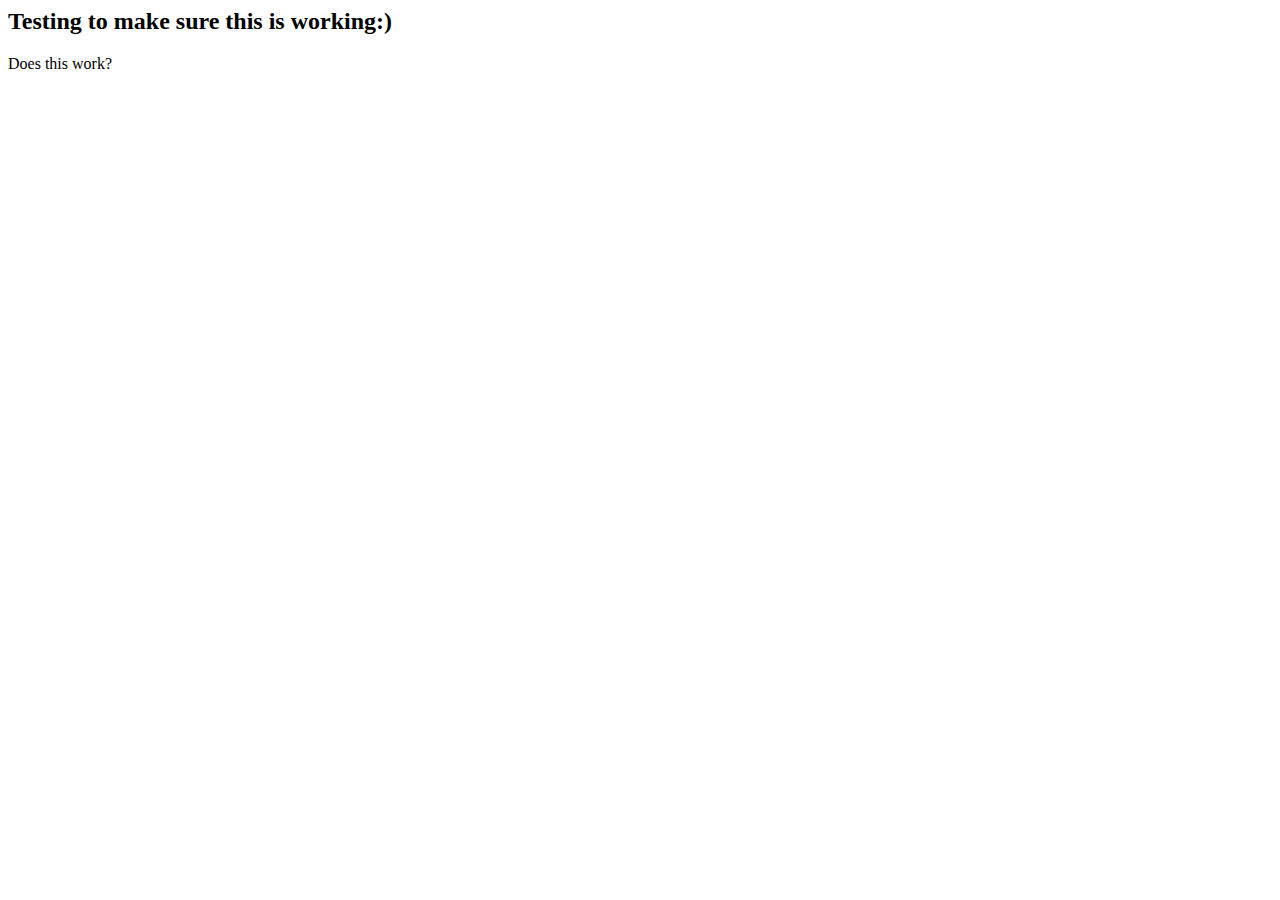
==== index.html @ 2298a8cc "Testing" ====
<html><head>
    <meta charset="UTF-8">
    <title>title</title>
    <link rel="stylesheet" href="tachyons.css">
  </head>
  <body>  
      <div class="flex">
          <h2>Testing to make sure this is working:)</h2>
          <p>Does this work?</p>
      </div>
  
      
  
  </body></html>
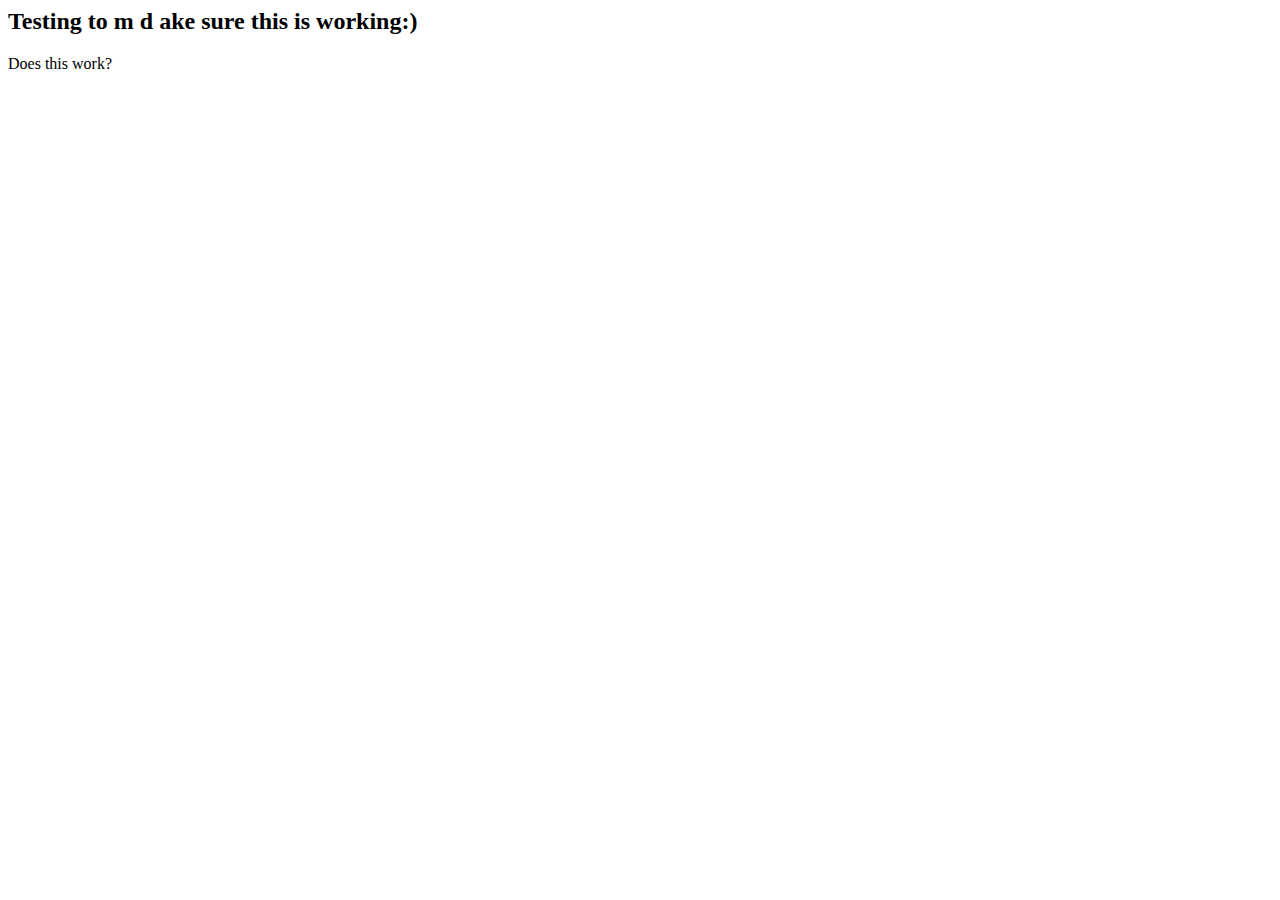
==== commit 798938d4: "testing" ====
--- a/index.html
+++ b/index.html
@@ -5,7 +5,7 @@
   </head>
   <body>  
       <div class="flex">
-          <h2>Testing to make sure this is working:)</h2>
+          <h2>Testing to m d ake sure this is working:)</h2>
           <p>Does this work?</p>
       </div>
   
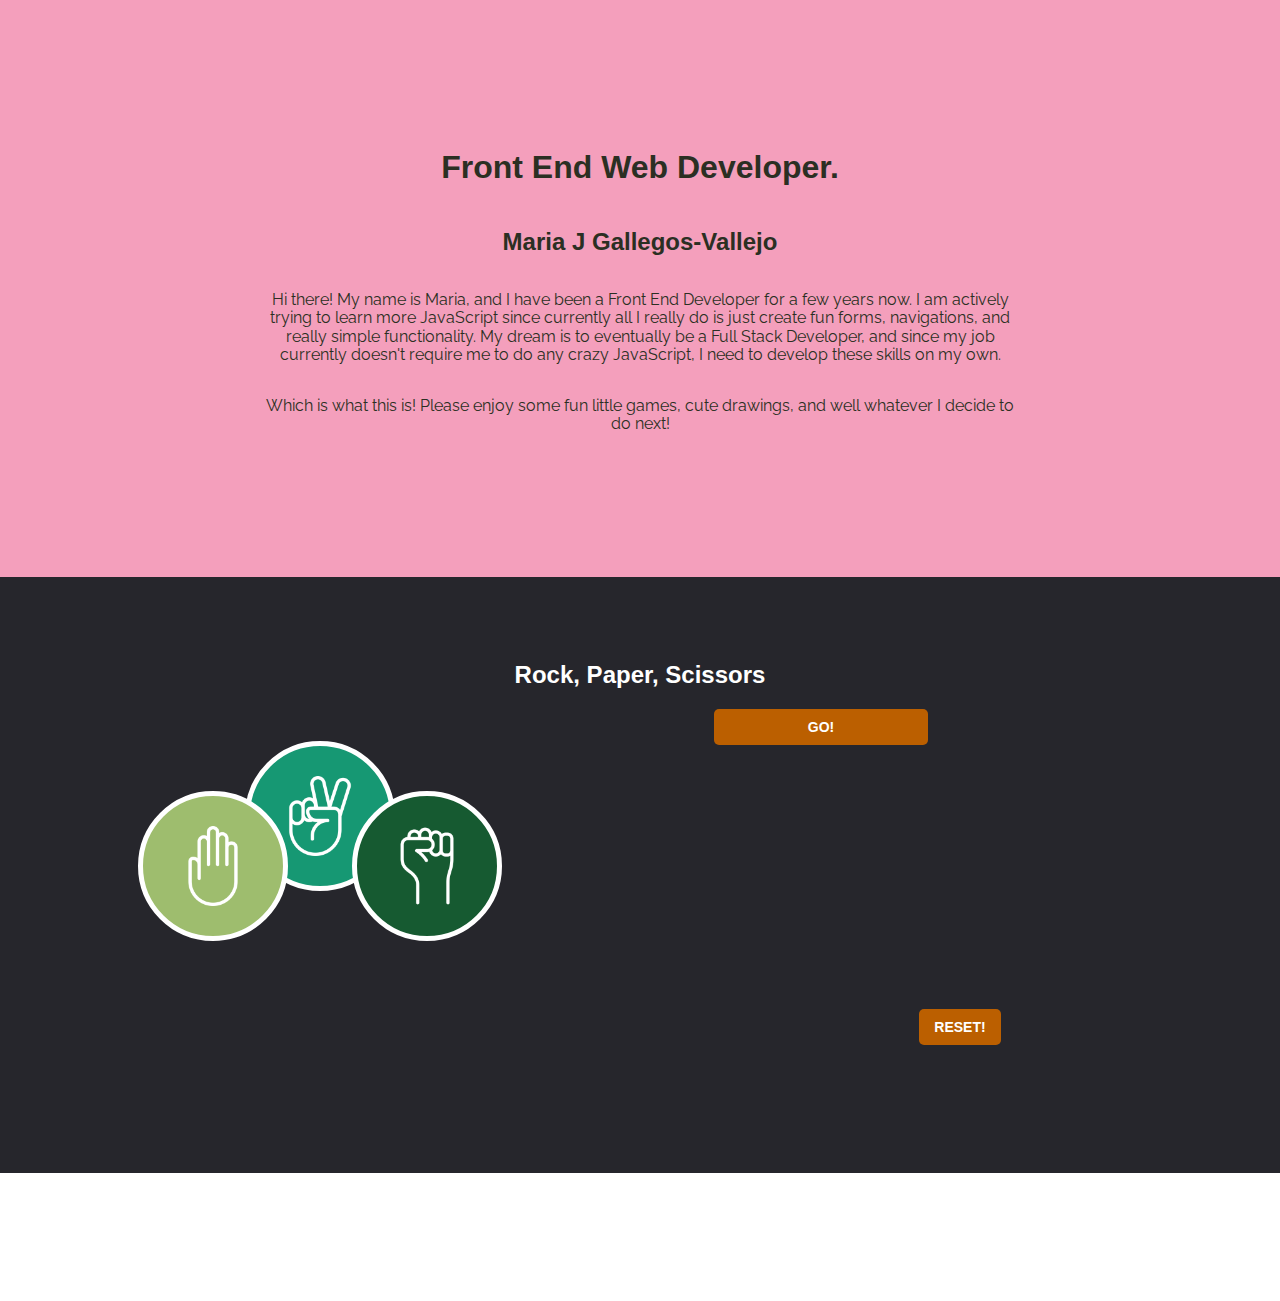
==== commit 24eecef5: "adding stuff" ====
--- a/index.html
+++ b/index.html
@@ -2,13 +2,172 @@
     <meta charset="UTF-8">
     <title>title</title>
     <link rel="stylesheet" href="tachyons.css">
+    <link rel="stylesheet" href="mystyle.css">
+    <link rel="preconnect" href="https://fonts.googleapis.com">
+    <link rel="preconnect" href="https://fonts.gstatic.com" crossorigin>
+    <link href="https://fonts.googleapis.com/css2?family=Mochiy+Pop+One&family=Raleway:ital,wght@0,100;0,200;0,300;0,400;0,500;0,600;0,900;1,100;1,200;1,300;1,400;1,500;1,600&display=swap" rel="stylesheet">
   </head>
+
+
   <body>  
-      <div class="flex">
-          <h2>Testing to m d ake sure this is working:)</h2>
-          <p>Does this work?</p>
-      </div>
-  
+      <section class="w-100 pink_bg pv6">
+          <div class=" w-60 mr-auto ml-auto flex flex-column items-center justify-center tc">
+            <h1 class="grey">Front End Web Developer.</h1>
+            <h2 class="grey">Maria J Gallegos-Vallejo</h2>
+            <p class="grey">Hi there! My name is Maria, and I have been a Front End Developer for a few years now. I am actively trying to learn more JavaScript since currently all I really do is just create fun forms, navigations, and really simple functionality. My dream is to eventually be a Full Stack Developer, and since my job currently doesn't require me to do any crazy JavaScript, I need to develop these skills on my own.</p>
+            <p class="grey">Which is what this is! Please enjoy some fun little games, cute drawings, and well whatever I decide to do next!</p>
+          </div>
+      </section>
+
+      <section id="here" class="pt5 flex flex-column justify-center items-center ml-auto mr-auto tc pb6" style="background: #26262c;">
+            <h2 class="white">Rock, Paper, Scissors</h2>
+            <div class="w-100 flex flex-row-l flex-column items-start">
+                <div class="w-50-l w-100 flex flex-column items-center justify-center mt4 mb5">
+                    <div>
+                        <div class="hand-wrapper">
+                            <img class="invert" style="width:80px;" src="images/peace.png"/>
+                        </div>
+                    </div>
+                    <div class="flex mt4" style="margin-top:-100px;">
+                        <div class="hand-wrapper-green mh4">
+                            <img class="invert" style="width:80px;" src="images/hand.png" />
+                        </div>
+                        <div class="hand-wrapper-orange mh4">
+                            <img class="invert" style="width:80px;" src="images/motivation.png" />
+                        </div>
+                    </div>
+                </div>
+    
+                <div class="flex flex-column w-50-l w-100 items-center justify-center">
+                    <div class="flex flex-row-l flex-column">
+                        <div class="w-50-l w-100 ph4 flex flex-column">
+                            <button class="cta mb5" onclick="generateRandom();">GO!</button>
+                            <!--Start of Random Choice the User Gets-->
+                            <div class="hand-wrapper-pink mh4 noShow mt4" id="wrapperofImage">
+                                <img class="invert" style="width:80px;" id="userchoice2" src="" />
+                            </div>
+                           
+                            <p id="writtenChoicewrapper" class="noShow white" style="visibility:hidden;">Congrats! You got <span id="writtenChoice"></span>!</p>
+                       
+                            <!--End of Random Choice User Gets-->
+                        </div>
+                        <div class="w-50-l w-100 ph4 flex flex-column">
+                            <button class="computerButton mb5 mt5 cta" id="computerButton" onclick="generateComputerChoice();">Computer's Turn!</button>
+                            <!--Start of Random Choice the Computer Gets-->
+                            <div class="hand-wrapper-pink mh4 noShow mt4" id="wrapperofComputerImage">
+                                <img class="invert" style="width:80px;" id="computerchoice2" src="" />
+                            </div>
+                        </div>
+                    </div>
+                    <p id="writtenChoicewrapper2" class="white"></p>
+                    <!--End of Random Choice Computer Gets-->
+                    <button class="mb5 mt5 cta white" id="" onclick="updateDiv();">reset!</button>
+                </div>
+
+            </div>
+           
+
+            
+      </section>
+
+
+      
       
   
-  </body></html>+  </body>
+    <footer class="mv6">
+        <script>
+            let userchoice2 = '';
+            let random = Math.floor(Math.random() * 3);
+            let computerButton = document.getElementById('computerButton');
+            let userChoiceWrapper = document.getElementById('wrapperofImage');
+            let writtenchoice = document.getElementById('writtenChoicewrapper');
+            function generateRandom() {
+                if(random === 0) {
+                    userchoice2 = 'paper';
+                    document.getElementById('userchoice2').src = 'images/hand.png';
+                    document.getElementById('writtenChoice').innerHTML = 'paper';
+                    userChoiceWrapper.classList.remove('noShow');
+                    writtenchoice.classList.remove('noShow');
+                    computerButton.classList.add('showNow');
+                } else if(random === 1) {
+                    userchoice2 = 'rock';
+                    document.getElementById('userchoice2').src = 'images/motivation.png';
+                    document.getElementById('writtenChoice').innerHTML = 'rock';
+                    userChoiceWrapper.classList.remove('noShow');
+                    writtenchoice.classList.remove('noShow');
+                    computerButton.classList.add('showNow');
+                } else if(random === 2) {
+                    userchoice2 = 'scissors';
+                    document.getElementById('userchoice2').src = 'images/peace.png';
+                    document.getElementById('writtenChoice').innerHTML = 'scissors';
+                    userChoiceWrapper.classList.remove('noShow');
+                    writtenchoice.classList.remove('noShow');
+                    computerButton.classList.add('showNow');
+                } else {
+                    userchoice2 = 'sorry something is broken...';
+                    document.getElementById('userchoice2').innerHTML = 'sorry something is borken...';
+                }
+            };
+            let computerChoice = '';
+            let computerNumber = Math.floor(Math.random() * 3);
+            let computerChoiceWrapper = document.getElementById('wrapperofComputerImage');
+            function generateComputerChoice() {
+                if(computerNumber === 0) {
+                    computerChoice = 'paper';
+                    document.getElementById('computerchoice2').src = 'images/hand.png';
+                    computerChoiceWrapper.classList.remove('noShow');
+                    checkWinner(userchoice2, computerChoice);
+                } else if(computerNumber === 1) {
+                    computerChoice = 'rock';
+                    document.getElementById('computerchoice2').src = 'images/motivation.png';
+                    computerChoiceWrapper.classList.remove('noShow');
+                    checkWinner(userchoice2, computerChoice);
+                } else if(computerNumber === 2) {
+                    computerChoice = 'scissors';
+                    document.getElementById('computerchoice2').src = 'images/peace.png';
+                    computerChoiceWrapper.classList.remove('noShow');
+                    checkWinner(userchoice2, computerChoice);
+                } else {
+                    document.getElementById('computerchoice2').innerHTML = 'sorry something is borken...';
+                };
+                console.log('User got: ' +  userchoice2 + ' And computer got: ' + computerChoice);
+            };
+
+            
+
+          function checkWinner(userchoice2, computerChoice) {
+            if(userchoice2 === 'paper' && computerChoice === 'paper') {
+                document.getElementById('writtenChoicewrapper2').innerHTML = 'eh, you tied!';
+              } else if (userchoice2 === 'paper' && computerChoice === 'rock') {
+                document.getElementById('writtenChoicewrapper2').innerHTML = 'congrats, you win!';
+              }  else if (userchoice2 === 'paper' && computerChoice === 'scissors') {
+                document.getElementById('writtenChoicewrapper2').innerHTML = 'sucks, you lose!';
+              } else if (userchoice2 === 'scissors' && computerChoice === 'rock') {
+                document.getElementById('writtenChoicewrapper2').innerHTML = 'sucks, you lose!';
+              } else if (userchoice2 === 'scissors' && computerChoice === 'paper') {
+               document.getElementById('writtenChoicewrapper2').innerHTML = 'congrats, you win!';
+              } else if (userchoice2 === 'scissors' && computerChoice === 'scissors') {
+               document.getElementById('writtenChoicewrapper2').innerHTML = 'eh, you tied!';
+              }  else if (userchoice2 === 'rock' && computerChoice === 'rock') {
+               document.getElementById('writtenChoicewrapper2').innerHTML = 'eh, you tied!';
+              } else if (userchoice2 === 'rock' && computerChoice === 'paper') {
+               document.getElementById('writtenChoicewrapper2').innerHTML = 'sucks, you lose!';
+              } else if (userchoice2 === 'rock' && computerChoice === 'scissors') {
+               document.getElementById('writtenChoicewrapper2').innerHTML = 'congrats, you win';
+              } else {
+                  alert('not sure what, but somethings broken!');
+              };
+          }
+
+
+            function updateDiv() { 
+              
+                    window.location.reload();
+                }
+
+          
+
+      </script>
+  </footer>
+</html>--- a/mystyle.css
+++ b/mystyle.css
@@ -0,0 +1,112 @@
+h1, h2, h3, h4, h5, h6 {
+    font-family:'Mocky Pop One', sans-serif;
+}
+p {
+    font-family:'Raleway', sans-serif;
+}
+.purple {
+    color:#805D93;
+}
+.purple_bg {
+    background:#805D93;   
+}
+.pink {
+    color:#F49FBC;
+}
+.pink_bg {
+    background:#F49FBC;
+}
+.grey {
+    color:#2B2F23;
+}
+.grey_bg {
+    background:#2B2F23;
+}
+.green {
+    color:#9EBD6E;
+}
+.green_bg {
+    background:#9EBD6E;
+}
+.darkgreen {
+    color:#169873;
+}
+.darkgreen_bg {
+    background:#169873;
+}
+
+
+.computerButton {
+    visibility:hidden;
+}
+
+.invert {
+    filter:invert(1);
+}
+.hand-wrapper {
+    padding: 20px;
+    background: #169873;
+    border-radius: 50%;
+    height: 150px;
+    width: 150px;
+    display: flex;
+    justify-content: center;
+    align-items: center;
+    border: 5px solid white;
+}
+.hand-wrapper-green {
+    padding: 20px;
+    background: #9EBD6E;
+    border-radius: 50%;
+    height: 150px;
+    width: 150px;
+    display: flex;
+    justify-content: center;
+    align-items: center;
+    border: 5px solid white;
+}
+.hand-wrapper-orange {
+    padding: 20px;
+    background: #165a31;
+    border-radius: 50%;
+    height: 150px;
+    width: 150px;
+    display: flex;
+    justify-content: center;
+    align-items: center;
+    border: 5px solid white;
+}
+.hand-wrapper-pink {
+    padding: 20px;
+    background: #F49FBC;
+    border-radius: 50%;
+    height: 150px;
+    width: 150px;
+    display: flex;
+    justify-content: center;
+    align-items: center;
+    border: 5px solid white;
+}
+
+.cta {
+    bordeR: 0;
+    background: #bb5f00;
+    padding: 10px 15px;
+    border-radius: 5px;
+    font-size:14px;
+    text-transform:uppercase;
+    font-family:'Mocky Pop One', sans-serif;
+    font-weight:bold;
+    color:#ffff;
+    margin:0;
+}
+.cta:hover {
+    cursor:pointer;
+}
+.noShow {
+    visibility:hidden;
+}
+
+.showNow {
+    visibility:visible;
+}
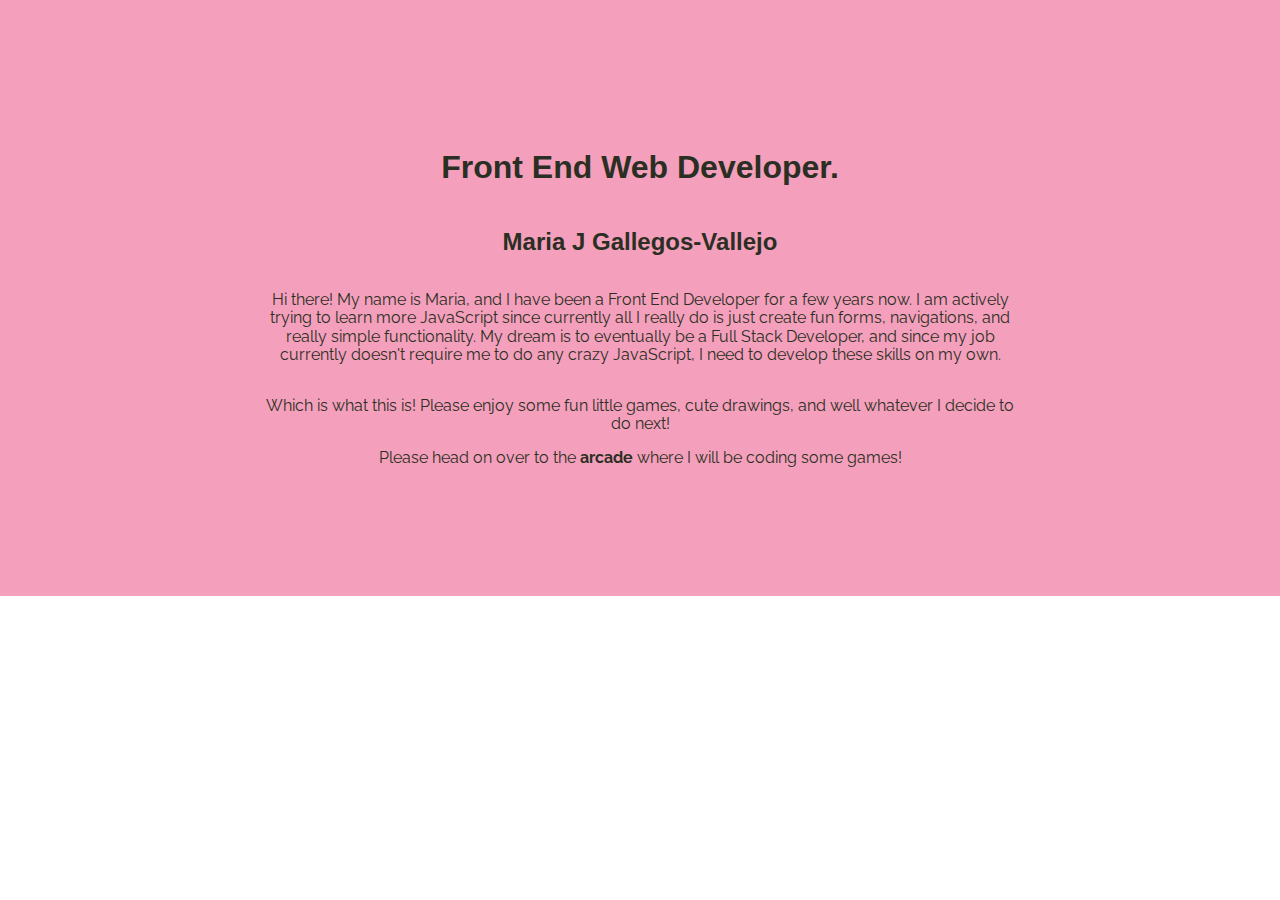
==== commit d3ab397a: "added cleaner functionality to the page" ====
--- a/index.html
+++ b/index.html
@@ -1,173 +1,28 @@
-<html><head>
-    <meta charset="UTF-8">
-    <title>title</title>
-    <link rel="stylesheet" href="tachyons.css">
-    <link rel="stylesheet" href="mystyle.css">
-    <link rel="preconnect" href="https://fonts.googleapis.com">
-    <link rel="preconnect" href="https://fonts.gstatic.com" crossorigin>
-    <link href="https://fonts.googleapis.com/css2?family=Mochiy+Pop+One&family=Raleway:ital,wght@0,100;0,200;0,300;0,400;0,500;0,600;0,900;1,100;1,200;1,300;1,400;1,500;1,600&display=swap" rel="stylesheet">
-  </head>
+<html lang="en-US">
+    <head>
+        <meta charset="UTF-8">
+        <meta name="viewport" content="width=device-width, initial-scale=1">
+        <title>title</title>
+        <link rel="stylesheet" href="tachyons.css">
+        <link rel="stylesheet" href="mystyle.css">
+        <link rel="preconnect" href="https://fonts.googleapis.com">
+        <link rel="preconnect" href="https://fonts.gstatic.com" crossorigin>
+        <link href="https://fonts.googleapis.com/css2?family=Mochiy+Pop+One&family=Raleway:ital,wght@0,100;0,200;0,300;0,400;0,500;0,600;0,900;1,100;1,200;1,300;1,400;1,500;1,600&display=swap" rel="stylesheet">
+    </head>
+    <body>  
+        <section class="w-100 pink_bg pv6">
+            <div class=" w-60 mr-auto ml-auto flex flex-column items-center justify-center tc">
+                <h1 class="grey">Front End Web Developer.</h1>
+                <h2 class="grey">Maria J Gallegos-Vallejo</h2>
+                <p class="grey">Hi there! My name is Maria, and I have been a Front End Developer for a few years now. I am actively trying to learn more JavaScript since currently all I really do is just create fun forms, navigations, and really simple functionality. My dream is to eventually be a Full Stack Developer, and since my job currently doesn't require me to do any crazy JavaScript, I need to develop these skills on my own.</p>
+                <p class="grey">Which is what this is! Please enjoy some fun little games, cute drawings, and well whatever I decide to do next!</p>
 
+                <a href="games/index.html">Please head on over to the <span>arcade</span> where I will be coding some games!</a>
+            </div>
+        </section>
+    </body>
+    <footer class="mv6 darkgreen_bg">
+        
 
-  <body>  
-      <section class="w-100 pink_bg pv6">
-          <div class=" w-60 mr-auto ml-auto flex flex-column items-center justify-center tc">
-            <h1 class="grey">Front End Web Developer.</h1>
-            <h2 class="grey">Maria J Gallegos-Vallejo</h2>
-            <p class="grey">Hi there! My name is Maria, and I have been a Front End Developer for a few years now. I am actively trying to learn more JavaScript since currently all I really do is just create fun forms, navigations, and really simple functionality. My dream is to eventually be a Full Stack Developer, and since my job currently doesn't require me to do any crazy JavaScript, I need to develop these skills on my own.</p>
-            <p class="grey">Which is what this is! Please enjoy some fun little games, cute drawings, and well whatever I decide to do next!</p>
-          </div>
-      </section>
-
-      <section id="here" class="pt5 flex flex-column justify-center items-center ml-auto mr-auto tc pb6" style="background: #26262c;">
-            <h2 class="white">Rock, Paper, Scissors</h2>
-            <div class="w-100 flex flex-row-l flex-column items-start">
-                <div class="w-50-l w-100 flex flex-column items-center justify-center mt4 mb5">
-                    <div>
-                        <div class="hand-wrapper">
-                            <img class="invert" style="width:80px;" src="images/peace.png"/>
-                        </div>
-                    </div>
-                    <div class="flex mt4" style="margin-top:-100px;">
-                        <div class="hand-wrapper-green mh4">
-                            <img class="invert" style="width:80px;" src="images/hand.png" />
-                        </div>
-                        <div class="hand-wrapper-orange mh4">
-                            <img class="invert" style="width:80px;" src="images/motivation.png" />
-                        </div>
-                    </div>
-                </div>
-    
-                <div class="flex flex-column w-50-l w-100 items-center justify-center">
-                    <div class="flex flex-row-l flex-column">
-                        <div class="w-50-l w-100 ph4 flex flex-column">
-                            <button class="cta mb5" onclick="generateRandom();">GO!</button>
-                            <!--Start of Random Choice the User Gets-->
-                            <div class="hand-wrapper-pink mh4 noShow mt4" id="wrapperofImage">
-                                <img class="invert" style="width:80px;" id="userchoice2" src="" />
-                            </div>
-                           
-                            <p id="writtenChoicewrapper" class="noShow white" style="visibility:hidden;">Congrats! You got <span id="writtenChoice"></span>!</p>
-                       
-                            <!--End of Random Choice User Gets-->
-                        </div>
-                        <div class="w-50-l w-100 ph4 flex flex-column">
-                            <button class="computerButton mb5 mt5 cta" id="computerButton" onclick="generateComputerChoice();">Computer's Turn!</button>
-                            <!--Start of Random Choice the Computer Gets-->
-                            <div class="hand-wrapper-pink mh4 noShow mt4" id="wrapperofComputerImage">
-                                <img class="invert" style="width:80px;" id="computerchoice2" src="" />
-                            </div>
-                        </div>
-                    </div>
-                    <p id="writtenChoicewrapper2" class="white"></p>
-                    <!--End of Random Choice Computer Gets-->
-                    <button class="mb5 mt5 cta white" id="" onclick="updateDiv();">reset!</button>
-                </div>
-
-            </div>
-           
-
-            
-      </section>
-
-
-      
-      
-  
-  </body>
-    <footer class="mv6">
-        <script>
-            let userchoice2 = '';
-            let random = Math.floor(Math.random() * 3);
-            let computerButton = document.getElementById('computerButton');
-            let userChoiceWrapper = document.getElementById('wrapperofImage');
-            let writtenchoice = document.getElementById('writtenChoicewrapper');
-            function generateRandom() {
-                if(random === 0) {
-                    userchoice2 = 'paper';
-                    document.getElementById('userchoice2').src = 'images/hand.png';
-                    document.getElementById('writtenChoice').innerHTML = 'paper';
-                    userChoiceWrapper.classList.remove('noShow');
-                    writtenchoice.classList.remove('noShow');
-                    computerButton.classList.add('showNow');
-                } else if(random === 1) {
-                    userchoice2 = 'rock';
-                    document.getElementById('userchoice2').src = 'images/motivation.png';
-                    document.getElementById('writtenChoice').innerHTML = 'rock';
-                    userChoiceWrapper.classList.remove('noShow');
-                    writtenchoice.classList.remove('noShow');
-                    computerButton.classList.add('showNow');
-                } else if(random === 2) {
-                    userchoice2 = 'scissors';
-                    document.getElementById('userchoice2').src = 'images/peace.png';
-                    document.getElementById('writtenChoice').innerHTML = 'scissors';
-                    userChoiceWrapper.classList.remove('noShow');
-                    writtenchoice.classList.remove('noShow');
-                    computerButton.classList.add('showNow');
-                } else {
-                    userchoice2 = 'sorry something is broken...';
-                    document.getElementById('userchoice2').innerHTML = 'sorry something is borken...';
-                }
-            };
-            let computerChoice = '';
-            let computerNumber = Math.floor(Math.random() * 3);
-            let computerChoiceWrapper = document.getElementById('wrapperofComputerImage');
-            function generateComputerChoice() {
-                if(computerNumber === 0) {
-                    computerChoice = 'paper';
-                    document.getElementById('computerchoice2').src = 'images/hand.png';
-                    computerChoiceWrapper.classList.remove('noShow');
-                    checkWinner(userchoice2, computerChoice);
-                } else if(computerNumber === 1) {
-                    computerChoice = 'rock';
-                    document.getElementById('computerchoice2').src = 'images/motivation.png';
-                    computerChoiceWrapper.classList.remove('noShow');
-                    checkWinner(userchoice2, computerChoice);
-                } else if(computerNumber === 2) {
-                    computerChoice = 'scissors';
-                    document.getElementById('computerchoice2').src = 'images/peace.png';
-                    computerChoiceWrapper.classList.remove('noShow');
-                    checkWinner(userchoice2, computerChoice);
-                } else {
-                    document.getElementById('computerchoice2').innerHTML = 'sorry something is borken...';
-                };
-                console.log('User got: ' +  userchoice2 + ' And computer got: ' + computerChoice);
-            };
-
-            
-
-          function checkWinner(userchoice2, computerChoice) {
-            if(userchoice2 === 'paper' && computerChoice === 'paper') {
-                document.getElementById('writtenChoicewrapper2').innerHTML = 'eh, you tied!';
-              } else if (userchoice2 === 'paper' && computerChoice === 'rock') {
-                document.getElementById('writtenChoicewrapper2').innerHTML = 'congrats, you win!';
-              }  else if (userchoice2 === 'paper' && computerChoice === 'scissors') {
-                document.getElementById('writtenChoicewrapper2').innerHTML = 'sucks, you lose!';
-              } else if (userchoice2 === 'scissors' && computerChoice === 'rock') {
-                document.getElementById('writtenChoicewrapper2').innerHTML = 'sucks, you lose!';
-              } else if (userchoice2 === 'scissors' && computerChoice === 'paper') {
-               document.getElementById('writtenChoicewrapper2').innerHTML = 'congrats, you win!';
-              } else if (userchoice2 === 'scissors' && computerChoice === 'scissors') {
-               document.getElementById('writtenChoicewrapper2').innerHTML = 'eh, you tied!';
-              }  else if (userchoice2 === 'rock' && computerChoice === 'rock') {
-               document.getElementById('writtenChoicewrapper2').innerHTML = 'eh, you tied!';
-              } else if (userchoice2 === 'rock' && computerChoice === 'paper') {
-               document.getElementById('writtenChoicewrapper2').innerHTML = 'sucks, you lose!';
-              } else if (userchoice2 === 'rock' && computerChoice === 'scissors') {
-               document.getElementById('writtenChoicewrapper2').innerHTML = 'congrats, you win';
-              } else {
-                  alert('not sure what, but somethings broken!');
-              };
-          }
-
-
-            function updateDiv() { 
-              
-                    window.location.reload();
-                }
-
-          
-
-      </script>
-  </footer>
+    </footer>
 </html>--- a/mystyle.css
+++ b/mystyle.css
@@ -1,7 +1,20 @@
+body {
+    width:100%;
+}
 h1, h2, h3, h4, h5, h6 {
     font-family:'Mocky Pop One', sans-serif;
 }
-p {
+a {
+    text-decoration:none;
+    color:#2B2F23;
+}
+span {
+    font-weight:bold;
+}
+span:hover {
+    cursor:pointer;
+}
+p, a, li, ul {
     font-family:'Raleway', sans-serif;
 }
 .purple {
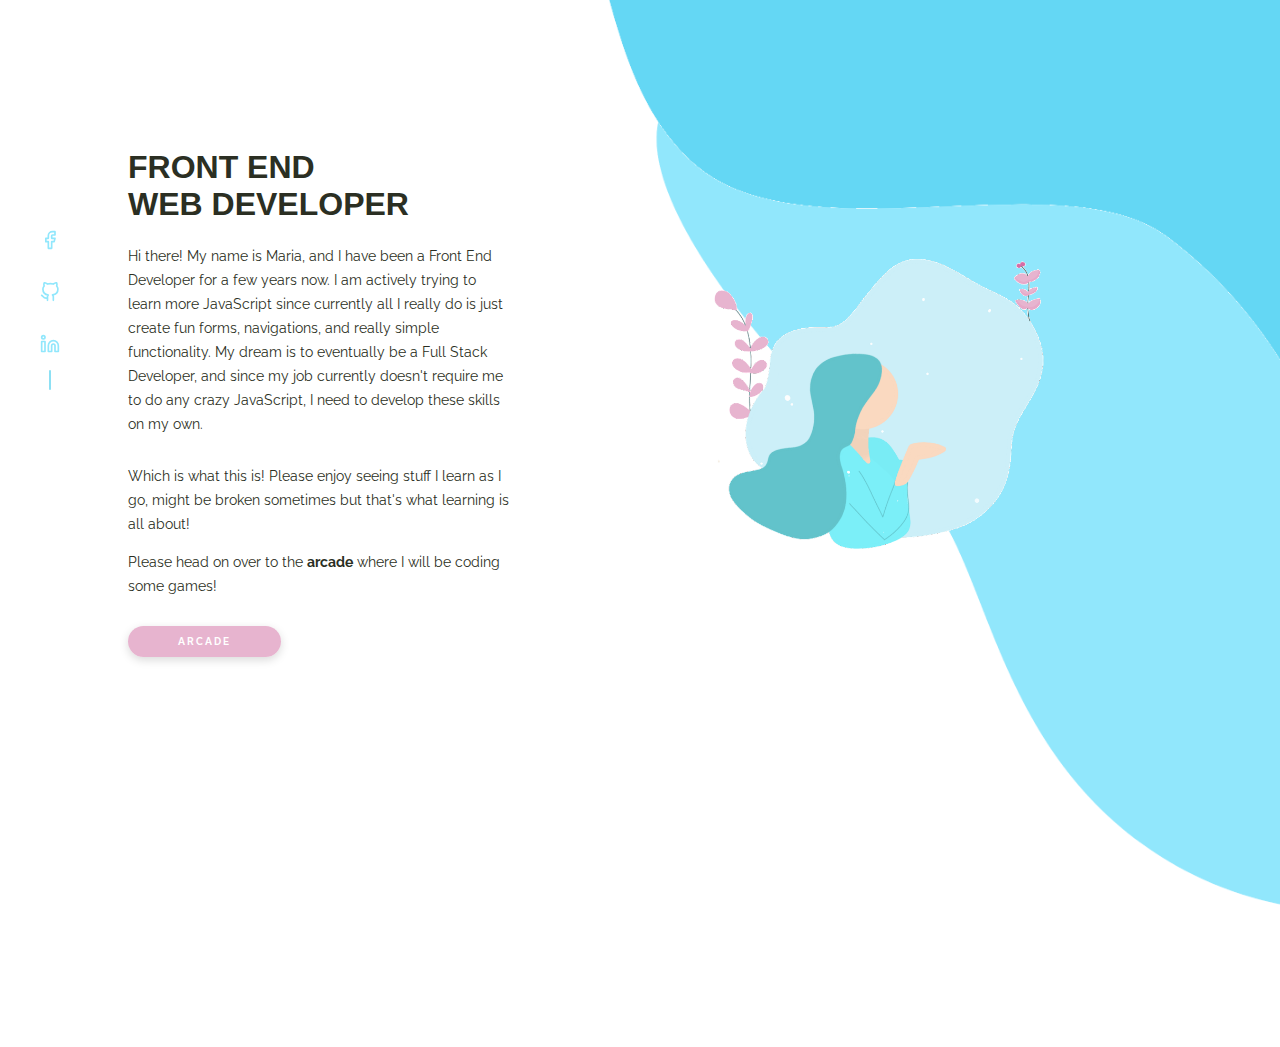
==== commit 1b0af335: "added styling to homepage" ====
--- a/index.html
+++ b/index.html
@@ -2,7 +2,7 @@
     <head>
         <meta charset="UTF-8">
         <meta name="viewport" content="width=device-width, initial-scale=1">
-        <title>title</title>
+        <title>Maria J Gallegos Vallejo || Front End Web Developer, Columbus OH</title>
         <link rel="stylesheet" href="tachyons.css">
         <link rel="stylesheet" href="mystyle.css">
         <link rel="preconnect" href="https://fonts.googleapis.com">
@@ -10,19 +10,40 @@
         <link href="https://fonts.googleapis.com/css2?family=Mochiy+Pop+One&family=Raleway:ital,wght@0,100;0,200;0,300;0,400;0,500;0,600;0,900;1,100;1,200;1,300;1,400;1,500;1,600&display=swap" rel="stylesheet">
     </head>
     <body>  
-        <section class="w-100 pink_bg pv6">
-            <div class=" w-60 mr-auto ml-auto flex flex-column items-center justify-center tc">
-                <h1 class="grey">Front End Web Developer.</h1>
-                <h2 class="grey">Maria J Gallegos-Vallejo</h2>
-                <p class="grey">Hi there! My name is Maria, and I have been a Front End Developer for a few years now. I am actively trying to learn more JavaScript since currently all I really do is just create fun forms, navigations, and really simple functionality. My dream is to eventually be a Full Stack Developer, and since my job currently doesn't require me to do any crazy JavaScript, I need to develop these skills on my own.</p>
-                <p class="grey">Which is what this is! Please enjoy some fun little games, cute drawings, and well whatever I decide to do next!</p>
+        <nav class="side-sticky-nav desktop-only">
+               <ul>
+                   <li>
+                       <img class="mv3" style="width:20px;" src="images/blueIcons/facebook.svg">
+                       <img class="mv3" style="width:20px;" src="images/blueIcons/github.svg">
+                       <img class="mv3" style="width:20px;" src="images/blueIcons/linkedin.svg">
+                       <div class="nav-line"></div>
+                   </li>
 
-                <a href="games/index.html">Please head on over to the <span>arcade</span> where I will be coding some games!</a>
+               </ul>
+        </nav>
+        <section class="w-100 flex flex-row-l flex-column pv6">
+            <div class="pl6-l w-40-l w-100 pr0-l ph4 flex flex-column">
+                <h1 class="grey ttu">Front End<br> Web Developer</h1>
+                <p class="grey mt0">Hi there! My name is Maria, and I have been a Front End Developer for a few years now. I am actively trying to learn more JavaScript since currently all I really do is just create fun forms, navigations, and really simple functionality. My dream is to eventually be a Full Stack Developer, and since my job currently doesn't require me to do any crazy JavaScript, I need to develop these skills on my own.</p>
+                <p class="grey">Which is what this is! Please enjoy seeing stuff I learn as I go, might be broken sometimes but that's what learning is all about!</p>
+
+                <a alt="Click here to visit the arcade." href="games/index.html">Please head on over to the <span>arcade</span> where I will be coding some games!</a>
+
+                <div class="mt4">
+                    <a alt="Click here to visit the arcade." class="pink-cta" href="games/index.html">Arcade</a>
+                </div>
+                
+            </div>
+            <div class="w-60-l w-100 flex items-center justify-center">
+                <img class="illustration-image" src="images/0.png"/>
+                <img class="dark-blue-bg" src="images/dark-blue-bg.png"/>
+                <img class="light-blue-bg" src="images/light-blue-bg.png" />
+
             </div>
         </section>
     </body>
     <footer class="mv6 darkgreen_bg">
-        
+
 
     </footer>
 </html>--- a/mystyle.css
+++ b/mystyle.css
@@ -1,4 +1,7 @@
 body {
+    width:100%;
+    overflow-x:hidden;
+    position:Relative;
     width:100%;
 }
 h1, h2, h3, h4, h5, h6 {
@@ -16,18 +19,84 @@
 }
 p, a, li, ul {
     font-family:'Raleway', sans-serif;
+    font-size: 14px;
+    line-height: 24px;
 }
+
+nav {
+    position:fixed;
+    top:200px;
+}
+.nav-line {
+    width:2px;
+    height:20px;
+    border-radius:5px;
+    background:#8DE0F4;
+}
+ul li {
+    list-style:none;
+    display:flex;
+    flex-direction:column;
+    align-items:center;
+}
+
+
+
+.pink-cta {
+    background:#e7b4cf;
+    color:white;
+    padding: 10px 50px;
+    border:0;
+    border-radius:20px;
+    font-size:10px;
+    font-weight:bold;
+    letter-spacing:2px;
+    text-transform:uppercase;
+    font-family:'Raleway', sans-serif;
+    box-shadow: 0px 3px 10px #00000026;
+}
+/*Start of Colors*/
+.light_blue_c {
+    color:#91E7FC;
+}
+.light_blue_bg {
+    background:#91E7FC;
+}
+.blue_c {
+    color:#8DE0F4;
+}
+.blue_bg {
+    background:#8DE0F4;
+}
+.pink {
+    color:#e7b4cf;
+}
+.pink_bg {
+    background:#e7b4cf;
+}
+
+/*START OF HERO*/
+.illustration-image {
+    width:400px;
+    z-index:1;
+}
+.dark-blue-bg {
+    position:absolute;
+    top:-510px;
+    right:-320px;
+}
+.light-blue-bg {
+    position:absolute;
+    z-index:-1;
+    top:-100px;
+    right:-476px;
+}
+
 .purple {
     color:#805D93;
 }
 .purple_bg {
     background:#805D93;   
-}
-.pink {
-    color:#F49FBC;
-}
-.pink_bg {
-    background:#F49FBC;
 }
 .grey {
     color:#2B2F23;
@@ -47,79 +116,14 @@
 .darkgreen_bg {
     background:#169873;
 }
-
-
-.computerButton {
-    visibility:hidden;
+.mobile-only {
+    display:none;
 }
-
-.invert {
-    filter:invert(1);
-}
-.hand-wrapper {
-    padding: 20px;
-    background: #169873;
-    border-radius: 50%;
-    height: 150px;
-    width: 150px;
-    display: flex;
-    justify-content: center;
-    align-items: center;
-    border: 5px solid white;
-}
-.hand-wrapper-green {
-    padding: 20px;
-    background: #9EBD6E;
-    border-radius: 50%;
-    height: 150px;
-    width: 150px;
-    display: flex;
-    justify-content: center;
-    align-items: center;
-    border: 5px solid white;
-}
-.hand-wrapper-orange {
-    padding: 20px;
-    background: #165a31;
-    border-radius: 50%;
-    height: 150px;
-    width: 150px;
-    display: flex;
-    justify-content: center;
-    align-items: center;
-    border: 5px solid white;
-}
-.hand-wrapper-pink {
-    padding: 20px;
-    background: #F49FBC;
-    border-radius: 50%;
-    height: 150px;
-    width: 150px;
-    display: flex;
-    justify-content: center;
-    align-items: center;
-    border: 5px solid white;
-}
-
-.cta {
-    bordeR: 0;
-    background: #bb5f00;
-    padding: 10px 15px;
-    border-radius: 5px;
-    font-size:14px;
-    text-transform:uppercase;
-    font-family:'Mocky Pop One', sans-serif;
-    font-weight:bold;
-    color:#ffff;
-    margin:0;
-}
-.cta:hover {
-    cursor:pointer;
-}
-.noShow {
-    visibility:hidden;
-}
-
-.showNow {
-    visibility:visible;
-}
+@media only screen and (max-width:960px) {
+    .mobile-only {
+        display:block;
+    }
+    .desktop-only {
+        display:none;
+    }
+}